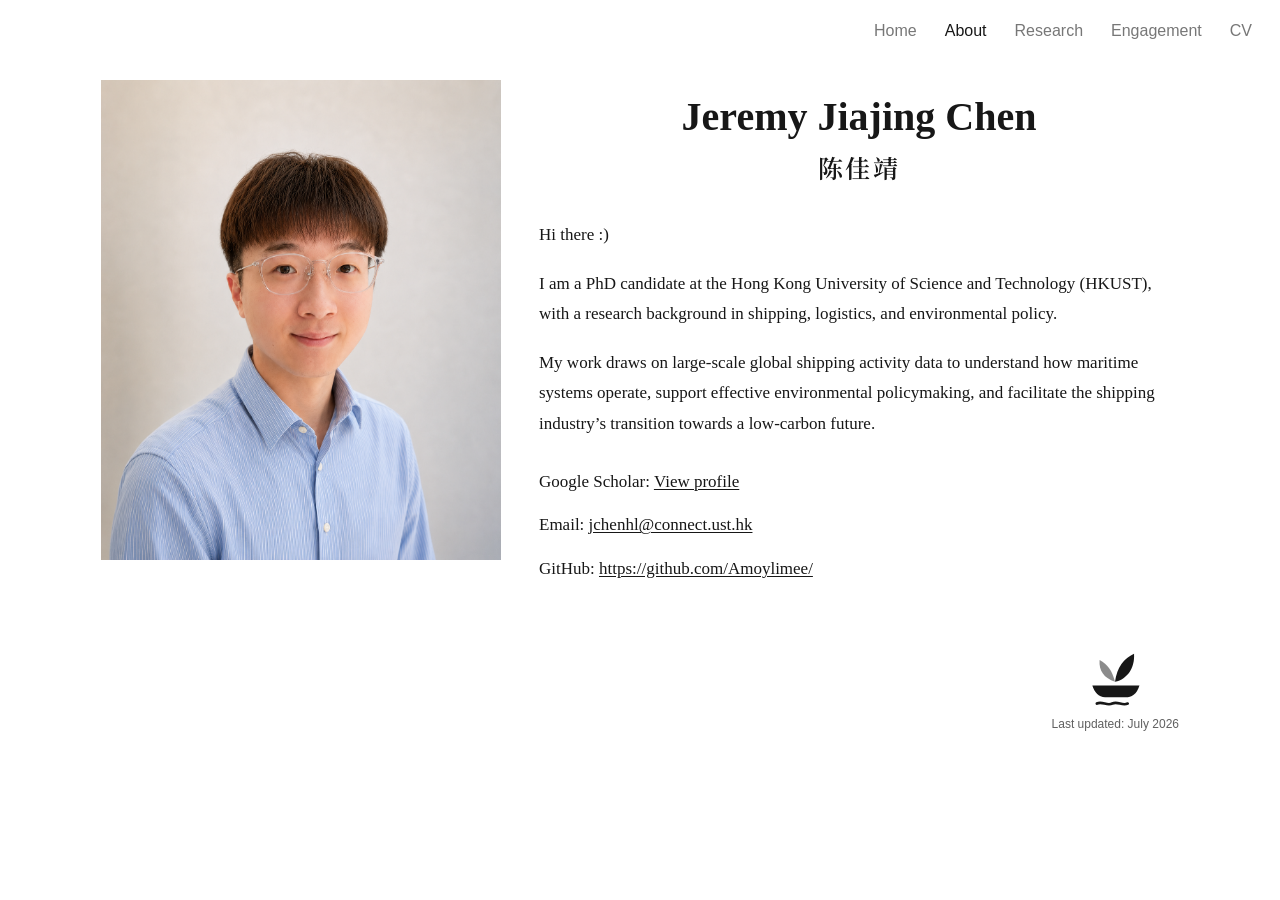
==== about.html @ 39ac1a9f "Split home into cinematic cover page and About page Homepage is now a full-bleed cover photo below t" ====
<!doctype html>
<html lang="en">
  <head>
    <meta charset="utf-8" />
    <meta name="viewport" content="width=device-width, initial-scale=1" />
    <meta
      name="description"
      content="Jeremy Jiajing Chen is a PhD candidate at HKUST working on maritime decarbonisation, shipping analytics, and environmental and transport policy."
    />
    <title>About | Jeremy Jiajing Chen</title>
    <link rel="icon" href="assets/favicon.svg?v=3" type="image/svg+xml" />
    <link rel="preconnect" href="https://fonts.googleapis.com" />
    <link rel="preconnect" href="https://fonts.gstatic.com" crossorigin />
    <link
      href="https://fonts.googleapis.com/css2?family=Noto+Serif+SC:wght@600&amp;display=swap&amp;text=%E9%99%88%E4%BD%B3%E9%9D%96"
      rel="stylesheet"
    />
    <link rel="stylesheet" href="assets/styles.css?v=27" />
    <script src="assets/navigation.js?v=2" defer></script>
  </head>
  <body class="home-page">
    <a class="skip-link" href="#main">Skip to content</a>

    <header class="site-header">
      <div class="nav-shell">
        <nav class="site-nav" aria-label="Primary navigation">
          <a href="index.html">Home</a>
          <a class="active" href="about.html" aria-current="page">About</a>
          <a href="research.html">Research</a>
          <a href="impacts.html">Engagement</a>
          <a href="assets/Jiajing_Chen_CV.pdf">CV</a>
        </nav>
      </div>
    </header>

    <main id="main" class="home-main">
      <div class="home-grid">
        <img
          class="portrait-photo"
          src="assets/my-headshot.png"
          alt="Portrait of Jeremy Jiajing Chen"
        />

        <section class="home-copy" aria-labelledby="home-title">
          <h1 id="home-title">Jeremy Jiajing Chen</h1>
          <p class="chinese-name" lang="zh-Hans">陈佳靖</p>

          <p>Hi there :)</p>

          <p>
            I am a PhD candidate at the Hong Kong University of Science and
            Technology (HKUST), with a research background in shipping,
            logistics, and environmental policy.
          </p>

          <p>
            My work draws on large-scale global shipping activity data to
            understand how maritime systems operate, support effective
            environmental policymaking, and facilitate the shipping industry’s
            transition towards a low-carbon future.
          </p>

          <div class="profile-links" aria-label="Academic profile links">
            <p>
              Google Scholar:
              <a
                href="https://scholar.google.com/citations?user=E-e0sd4AAAAJ&amp;hl=en"
                target="_blank"
                rel="noreferrer"
                >View profile</a
              >
            </p>
            <p>
              Email:
              <a href="mailto:jchenhl@connect.ust.hk"
                >jchenhl@connect.ust.hk</a
              >
            </p>
            <p>
              GitHub:
              <a
                href="https://github.com/Amoylimee"
                target="_blank"
                rel="noreferrer"
                >https://github.com/Amoylimee/</a
              >
            </p>
          </div>
        </section>
      </div>

      <footer class="home-update">
        <img
          src="assets/logo-cargo-black.svg"
          alt="Maritime decarbonisation mark"
        />
        <p>Last updated: July 2026</p>
      </footer>
    </main>
  </body>
</html>
---- assets/styles.css ----
:root {
  --text: #171717;
  --muted: #606060;
  --line: #8a8a8a;
  --placeholder: #e9e9e9;
  --placeholder-dark: #b8b8b8;
  --page-width: 1140px;
}

* {
  box-sizing: border-box;
}

html {
  scroll-behavior: smooth;
}

body {
  margin: 0;
  color: var(--text);
  background: #fff;
  font-family: Georgia, "Times New Roman", serif;
  font-size: 17px;
  line-height: 1.8;
  -webkit-font-smoothing: antialiased;
}

a {
  color: inherit;
  text-underline-offset: 2px;
}

.skip-link {
  position: fixed;
  top: 10px;
  left: 10px;
  z-index: 100;
  padding: 7px 12px;
  color: #fff;
  background: #111;
  transform: translateY(-150%);
}

.skip-link:focus {
  transform: translateY(0);
}

.site-header {
  height: 62px;
  background: #fff;
}

.nav-shell {
  position: fixed;
  top: 0;
  left: 0;
  z-index: 50;
  display: flex;
  width: 100%;
  height: 62px;
  padding: 0 28px;
  align-items: center;
  justify-content: flex-end;
  transition:
    background-color 160ms ease,
    box-shadow 160ms ease;
}

.site-header .nav-shell,
.nav-shell.is-scrolled {
  background: rgba(255, 255, 255, 0.96);
}

.nav-shell.is-scrolled {
  box-shadow: 0 1px 8px rgba(0, 0, 0, 0.08);
  backdrop-filter: blur(8px);
}

.site-nav {
  display: flex;
  align-items: center;
  gap: 28px;
  font-family: Arial, Helvetica, sans-serif;
  font-size: 16px;
}

.site-nav a {
  color: #777;
  text-decoration: none;
}

.site-nav .nav-placeholder {
  color: #aaa;
  cursor: default;
}

.site-nav a:hover,
.site-nav a.active {
  color: #171717;
}

.home-main {
  padding: 18px 30px 100px;
}

.home-grid {
  display: grid;
  grid-template-columns: minmax(320px, 400px) minmax(440px, 640px);
  gap: 38px;
  align-items: start;
  width: min(100%, 1078px);
  margin: 0 auto;
}

.portrait-photo {
  display: block;
  width: 100%;
  height: auto;
}

.home-copy {
  padding: 13px 0 0;
}

.home-copy h1 {
  margin: 0 0 4px;
  font-size: clamp(32px, 3.4vw, 40px);
  font-weight: 700;
  line-height: 1.2;
  text-align: center;
}

.chinese-name {
  margin: 0 0 30px !important;
  font-family: "Noto Serif SC", "Songti SC", serif;
  font-size: 25px;
  font-weight: 600;
  letter-spacing: 0.1em;
  text-align: center;
}

.home-copy p {
  margin: 0 0 18px;
}

.profile-links {
  margin-top: 27px;
}

.profile-links p {
  margin-bottom: 13px;
}

.home-update {
  display: grid;
  justify-content: end;
  width: min(100%, 1078px);
  margin: 54px auto 0;
  font-family: Arial, Helvetica, sans-serif;
  text-align: center;
}

.home-update img {
  display: block;
  width: 58px;
  height: 58px;
  margin: 0 auto;
}

.home-update p {
  margin: 7px 0 0;
  color: var(--muted);
  font-size: 12px;
  line-height: 1.4;
}

.research-banner {
  min-height: 338px;
  background: url("ocean-header-wide.jpg") center / cover no-repeat;
}

.cover-main {
  display: block;
}

.cover-photo {
  display: block;
  width: 100%;
  height: calc(100vh - 62px);
  object-fit: cover;
  object-position: center 62%;
}

.research-banner .nav-shell {
  width: 100%;
}

.site-nav-dark a {
  color: rgba(255, 255, 255, 0.88);
  text-shadow: 0 1px 2px rgba(0, 0, 0, 0.35);
}

.site-nav-dark a:hover,
.site-nav-dark a.active {
  color: #fff;
}

.research-banner .nav-shell.is-scrolled .site-nav-dark a {
  color: #777;
  text-shadow: none;
}

.research-banner .nav-shell.is-scrolled .site-nav-dark a:hover,
.research-banner .nav-shell.is-scrolled .site-nav-dark a.active {
  color: #171717;
}

.site-nav-dark .nav-placeholder {
  color: rgba(255, 255, 255, 0.4);
}

.research-banner .nav-shell.is-scrolled .nav-placeholder {
  color: #aaa;
}

.research-main {
  width: min(calc(100% - 44px), var(--page-width));
  margin: 0 auto;
  padding: 29px 0 120px;
}

.research-group {
  margin-bottom: 72px;
}

.research-group h1,
.research-group h2 {
  margin: 0 0 54px;
  font-size: 31px;
  font-weight: 400;
  line-height: 1.25;
}

.research-group h2 {
  margin-top: 82px;
}

.paper-entry {
  border-bottom: 1px solid var(--line);
}

.paper-entry summary {
  display: grid;
  grid-template-columns: minmax(0, 1fr) 34px;
  gap: 24px;
  align-items: center;
  padding: 37px 7px 18px;
  cursor: pointer;
  list-style: none;
}

.paper-entry summary::-webkit-details-marker {
  display: none;
}

.paper-summary {
  display: block;
}

.paper-title,
.paper-authors,
.paper-status {
  display: block;
}

.paper-title {
  margin-bottom: 6px;
  font-size: 19px;
  font-weight: 700;
  line-height: 1.45;
  text-decoration: underline;
  text-underline-offset: 2px;
}

.paper-authors,
.paper-status {
  margin-top: 4px;
}

.paper-status {
  font-style: italic;
}

.chevron {
  width: 10px;
  height: 10px;
  justify-self: center;
  border-right: 2px solid #777;
  border-bottom: 2px solid #777;
  transform: rotate(45deg) translateY(-3px);
  transition: transform 180ms ease;
}

.paper-entry[open] .chevron {
  transform: rotate(225deg) translate(-2px, -2px);
}

.paper-details {
  max-width: 970px;
  padding: 5px 55px 25px 7px;
  color: #333;
}

.paper-details p {
  margin: 0 0 13px;
}

.paper-materials {
  font-weight: 700;
}

.simple-entry {
  padding: 0 7px 27px;
}

.simple-entry h3 {
  margin: 0 0 3px;
  font-size: 19px;
  text-decoration: underline;
  text-underline-offset: 2px;
}

.simple-entry p {
  margin: 0;
}

.paper-authors strong {
  font-weight: 700;
}

.publication-group h2 {
  margin-bottom: 7px;
}

.author-note {
  margin: 0 7px 20px;
  font-size: 15px;
}

.conference-group h2 {
  margin-bottom: 54px;
}

.work-entry,
.conference-entry {
  border-bottom: 1px solid var(--line);
  padding: 37px 7px 18px;
}

.work-entry h3,
.conference-entry h3 {
  margin: 0 0 6px;
  font-size: 19px;
  line-height: 1.45;
  text-decoration: underline;
  text-underline-offset: 2px;
}

.work-entry p,
.conference-entry p {
  margin: 4px 0 0;
}

.conference-status {
  font-style: italic;
}

.impacts-main {
  width: min(calc(100% - 44px), var(--page-width));
  margin: 0 auto;
  padding: 29px 0 120px;
}

.impacts-main h1 {
  margin: 0 0 14px;
  font-size: 31px;
  font-weight: 400;
  line-height: 1.25;
}

.engagement-group {
  margin-bottom: 64px;
}

.engagement-group > h1 {
  margin-bottom: 22px;
}

.service-entry {
  margin: 0 7px;
}

.public-engagement-group {
  margin-bottom: 0;
}

.impact-entry {
  display: grid;
  grid-template-columns: minmax(0, 1.45fr) minmax(280px, 0.85fr);
  gap: 42px;
  align-items: start;
  border-top: 1px solid var(--line);
  border-bottom: 1px solid var(--line);
  padding: 31px 7px 33px;
}

.impact-entry + .impact-entry {
  border-top: 0;
}

.impact-copy {
  min-width: 0;
}

.impact-type,
.impact-meta,
.impact-link {
  font-family: -apple-system, BlinkMacSystemFont, "Segoe UI", sans-serif;
}

.impact-entry h2 {
  margin: 0 0 12px;
  font-size: 23px;
  line-height: 1.4;
}

.impact-details {
  margin: 0 0 27px;
}

.impact-meta {
  margin: 0 0 3px;
  color: var(--muted);
  font-size: 15px;
}

.impact-type {
  margin: 0 0 3px;
  color: var(--text);
  font-size: 15px;
  font-weight: 500;
}

.impact-link {
  margin: 0;
  font-size: 15px;
  font-weight: 600;
}

.impact-description p {
  max-width: 760px;
  margin: 0 0 19px;
}

.impact-description p:last-child {
  margin-bottom: 0;
}

.impact-image {
  display: block;
  width: 100%;
  height: auto;
  aspect-ratio: 4 / 3;
  object-fit: cover;
}

.presentation-image {
  aspect-ratio: 3 / 2;
}

.blue-visby-image {
  aspect-ratio: 1201 / 629;
  object-fit: contain;
  background: #112e59;
}

@media (max-width: 900px) {
  .home-grid {
    grid-template-columns: minmax(260px, 360px) minmax(360px, 1fr);
    gap: 30px;
  }

  .impact-entry {
    grid-template-columns: minmax(0, 1fr) minmax(240px, 0.75fr);
    gap: 28px;
  }
}

@media (max-width: 730px) {
  .nav-shell {
    height: 56px;
    padding: 0 18px;
  }

  .site-nav {
    gap: 28px;
    font-size: 15px;
  }

  .site-header {
    height: 56px;
  }

  .home-main {
    padding: 15px 20px 70px;
  }

  .home-grid {
    grid-template-columns: 1fr;
    max-width: 560px;
  }

  .portrait-photo {
    width: min(100%, 300px);
    margin: 0 auto;
  }

  .home-copy h1 {
    margin-top: 8px;
  }

  .research-banner {
    min-height: 220px;
  }

  .cover-photo {
    height: calc(100vh - 56px);
  }

  .research-main {
    width: min(calc(100% - 30px), var(--page-width));
    padding-top: 35px;
  }

  .impacts-main {
    width: min(calc(100% - 30px), var(--page-width));
    padding-top: 35px;
  }

  .impact-entry {
    grid-template-columns: 1fr;
    gap: 28px;
  }

  .impact-image {
    grid-row: 1;
  }

  .impact-copy {
    grid-row: 2;
  }

  .engagement-group {
    margin-bottom: 52px;
  }

  .research-group h1,
  .research-group h2 {
    margin-bottom: 30px;
  }

  .paper-entry summary {
    padding-top: 27px;
  }
}

@media (prefers-reduced-motion: reduce) {
  html {
    scroll-behavior: auto;
  }

  * {
    transition-duration: 0.01ms !important;
  }
}
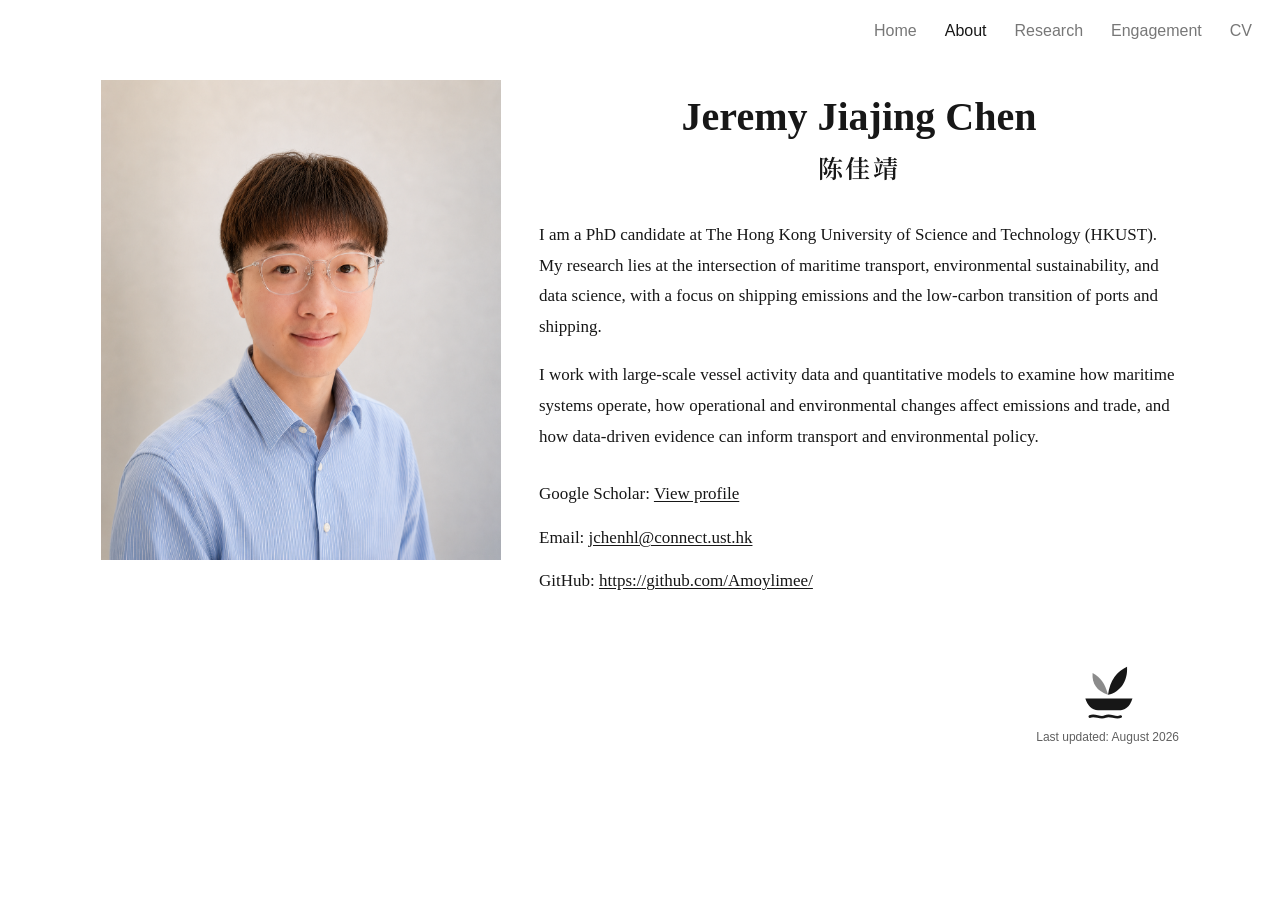
==== commit e2442fa8: "Add animated home introduction and refresh About page" ====
--- a/about.html
+++ b/about.html
@@ -45,19 +45,19 @@
           <h1 id="home-title">Jeremy Jiajing Chen</h1>
           <p class="chinese-name" lang="zh-Hans">陈佳靖</p>
 
-          <p>Hi there :)</p>
-
           <p>
-            I am a PhD candidate at the Hong Kong University of Science and
-            Technology (HKUST), with a research background in shipping,
-            logistics, and environmental policy.
+            I am a PhD candidate at The Hong Kong University of Science and
+            Technology (HKUST). My research lies at the intersection of
+            maritime transport, environmental sustainability, and data science,
+            with a focus on shipping emissions and the low-carbon transition of
+            ports and shipping.
           </p>
 
           <p>
-            My work draws on large-scale global shipping activity data to
-            understand how maritime systems operate, support effective
-            environmental policymaking, and facilitate the shipping industry’s
-            transition towards a low-carbon future.
+            I work with large-scale vessel activity data and quantitative models
+            to examine how maritime systems operate, how operational and
+            environmental changes affect emissions and trade, and how
+            data-driven evidence can inform transport and environmental policy.
           </p>
 
           <div class="profile-links" aria-label="Academic profile links">
@@ -94,7 +94,7 @@
           src="assets/logo-cargo-black.svg"
           alt="Maritime decarbonisation mark"
         />
-        <p>Last updated: July 2026</p>
+        <p>Last updated: August 2026</p>
       </footer>
     </main>
   </body>
--- a/assets/styles.css
+++ b/assets/styles.css
@@ -180,7 +180,9 @@
 }
 
 .cover-main {
+  position: relative;
   display: block;
+  overflow: hidden;
 }
 
 .cover-photo {
@@ -189,6 +191,118 @@
   height: calc(100vh - 62px);
   object-fit: cover;
   object-position: center 62%;
+}
+
+.ink-intro {
+  position: absolute;
+  inset: 0;
+  display: flex;
+  flex-direction: column;
+  align-items: flex-end;
+  justify-content: center;
+  padding: 0 clamp(36px, 6vw, 96px) 0 46vw;
+  color: #fff;
+  text-align: right;
+  pointer-events: none;
+}
+
+.ink-line {
+  max-width: 1000px;
+  margin: 0;
+  font-family: Palatino, "Palatino Linotype", "Book Antiqua", Georgia, serif;
+  font-style: italic;
+  font-weight: 700;
+  line-height: 1.35;
+  letter-spacing: 0.012em;
+  text-shadow:
+    0 1px 2px rgba(7, 18, 34, 0.75),
+    0 0 8px rgba(7, 18, 34, 0.34);
+}
+
+.ink-greeting {
+  font-size: clamp(25px, 2.35vw, 36px);
+}
+
+.ink-welcome {
+  margin-top: 8px;
+  font-size: clamp(31px, 3.2vw, 47px);
+}
+
+.ink-role {
+  max-width: 920px;
+  margin-top: 14px;
+  font-size: clamp(17px, 1.65vw, 25px);
+}
+
+.ink-char {
+  display: inline-block;
+  opacity: 0;
+  filter: blur(5px);
+  transform: translateY(1px) scale(0.97);
+  animation:
+    ink-write 850ms cubic-bezier(0.22, 0.68, 0.2, 1) var(--write-delay) forwards,
+    ink-vanish 1450ms ease-in var(--fade-delay) forwards;
+}
+
+.ink-word {
+  display: inline-block;
+  white-space: nowrap;
+}
+
+.ink-space {
+  width: 0.27em;
+}
+
+.cover-location {
+  position: absolute;
+  bottom: 18px;
+  left: 24px;
+  margin: 0;
+  color: rgba(0, 0, 0, 0.95);
+  font-family: Arial, Helvetica, sans-serif;
+  font-size: 13px;
+  font-weight: 700;
+  line-height: 1.2;
+  letter-spacing: 0.025em;
+  text-shadow:
+    0 1px 2px rgba(255, 255, 255, 0.72),
+    0 0 4px rgba(255, 255, 255, 0.42);
+}
+
+@keyframes ink-write {
+  0% {
+    opacity: 0;
+    filter: blur(5px);
+    transform: translateY(1px) scale(0.97);
+  }
+
+  55% {
+    opacity: 0.62;
+    filter: blur(1.2px);
+  }
+
+  100% {
+    opacity: 1;
+    filter: blur(0);
+    transform: translateY(0) scale(1);
+  }
+}
+
+@keyframes ink-vanish {
+  0% {
+    opacity: 1;
+    filter: blur(0);
+  }
+
+  55% {
+    opacity: 0.3;
+    filter: blur(2px);
+  }
+
+  100% {
+    opacity: 0;
+    filter: blur(7px);
+  }
 }
 
 .research-banner .nav-shell {
@@ -537,6 +651,25 @@
     height: calc(100vh - 56px);
   }
 
+  .ink-intro {
+    padding: 0 18px 0 26vw;
+  }
+
+  .ink-welcome {
+    margin-top: 5px;
+  }
+
+  .ink-role {
+    max-width: 560px;
+    margin-top: 11px;
+  }
+
+  .cover-location {
+    bottom: 14px;
+    left: 16px;
+    font-size: 12px;
+  }
+
   .research-main {
     width: min(calc(100% - 30px), var(--page-width));
     padding-top: 35px;
@@ -582,4 +715,11 @@
   * {
     transition-duration: 0.01ms !important;
   }
-}
+
+  .ink-char {
+    opacity: 1;
+    filter: none;
+    transform: none;
+    animation: none;
+  }
+}
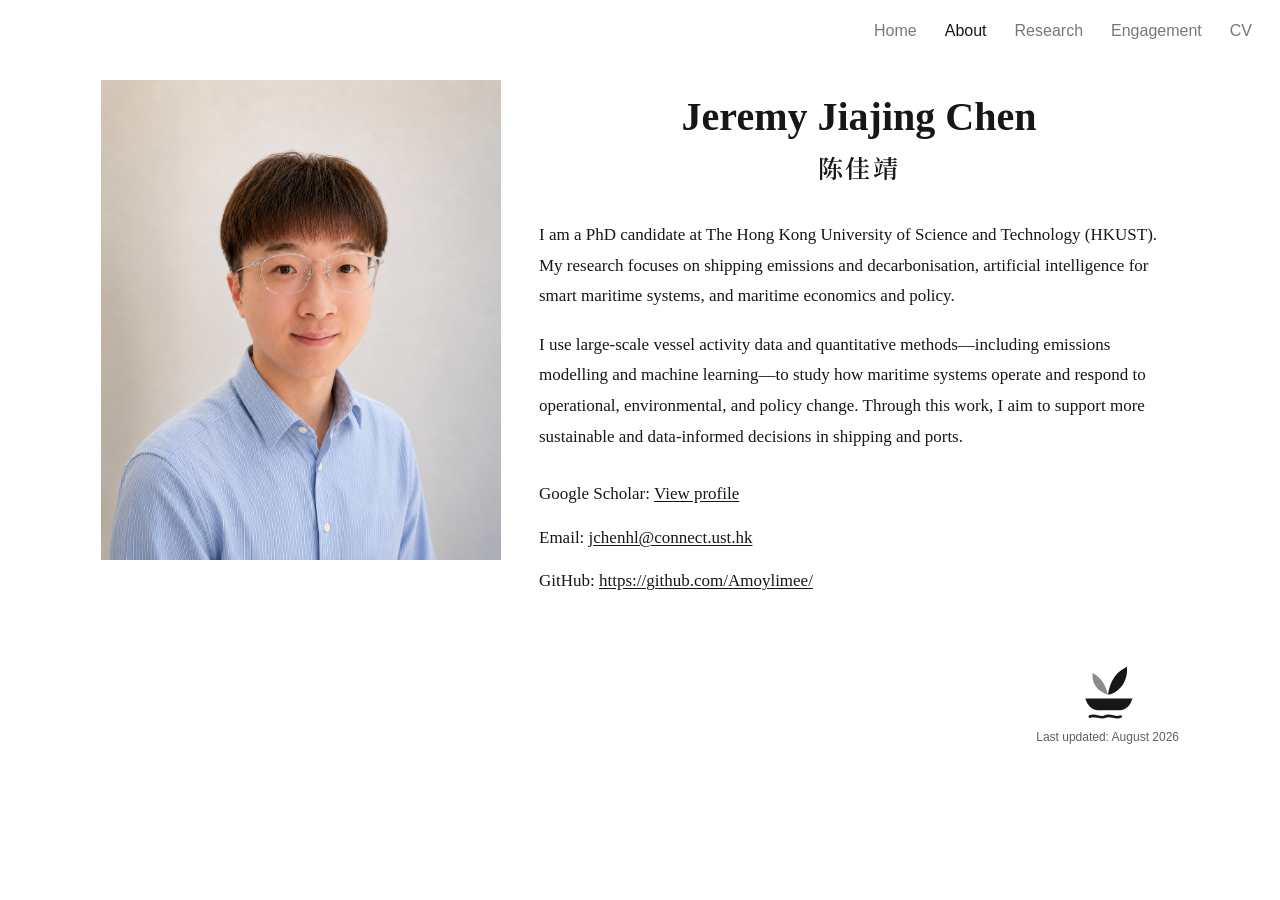
==== commit d678d3bc: "Refine research interests and About profile" ====
--- a/about.html
+++ b/about.html
@@ -5,7 +5,7 @@
     <meta name="viewport" content="width=device-width, initial-scale=1" />
     <meta
       name="description"
-      content="Jeremy Jiajing Chen is a PhD candidate at HKUST working on maritime decarbonisation, shipping analytics, and environmental and transport policy."
+      content="Jeremy Jiajing Chen is a PhD candidate at HKUST working on shipping decarbonisation, AI for smart maritime systems, and maritime economics."
     />
     <title>About | Jeremy Jiajing Chen</title>
     <link rel="icon" href="assets/favicon.svg?v=3" type="image/svg+xml" />
@@ -47,17 +47,18 @@
 
           <p>
             I am a PhD candidate at The Hong Kong University of Science and
-            Technology (HKUST). My research lies at the intersection of
-            maritime transport, environmental sustainability, and data science,
-            with a focus on shipping emissions and the low-carbon transition of
-            ports and shipping.
+            Technology (HKUST). My research focuses on shipping emissions and
+            decarbonisation, artificial intelligence for smart maritime
+            systems, and maritime economics and policy.
           </p>
 
           <p>
-            I work with large-scale vessel activity data and quantitative models
-            to examine how maritime systems operate, how operational and
-            environmental changes affect emissions and trade, and how
-            data-driven evidence can inform transport and environmental policy.
+            I use large-scale vessel activity data and quantitative
+            methods—including emissions modelling and machine learning—to study
+            how maritime systems operate and respond to operational,
+            environmental, and policy change. Through this work, I aim to
+            support more sustainable and data-informed decisions in shipping
+            and ports.
           </p>
 
           <div class="profile-links" aria-label="Academic profile links">
--- a/assets/styles.css
+++ b/assets/styles.css
@@ -228,10 +228,18 @@
   font-size: clamp(31px, 3.2vw, 47px);
 }
 
-.ink-role {
-  max-width: 920px;
-  margin-top: 14px;
-  font-size: clamp(17px, 1.65vw, 25px);
+.ink-interests {
+  margin: 18px 0 0;
+  padding: 0;
+  list-style: none;
+}
+
+.ink-interest {
+  font-size: clamp(15px, 1.35vw, 21px);
+}
+
+.ink-interest + .ink-interest {
+  margin-top: 2px;
 }
 
 .ink-char {
@@ -652,16 +660,15 @@
   }
 
   .ink-intro {
-    padding: 0 18px 0 26vw;
+    padding: 0 18px 0 12vw;
   }
 
   .ink-welcome {
     margin-top: 5px;
   }
 
-  .ink-role {
-    max-width: 560px;
-    margin-top: 11px;
+  .ink-interests {
+    margin-top: 14px;
   }
 
   .cover-location {
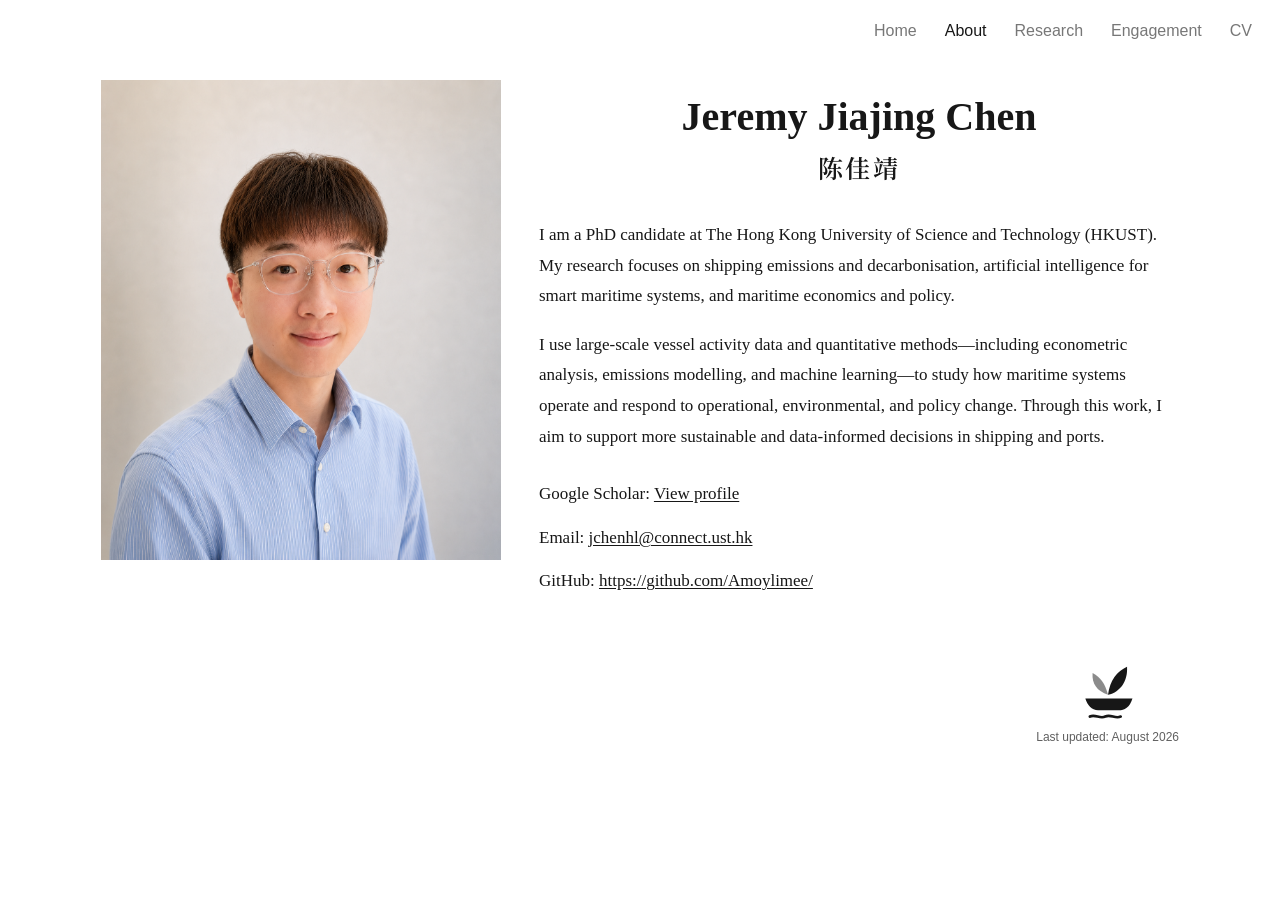
==== commit 1adef94d: "Add econometric analysis to research methods" ====
--- a/about.html
+++ b/about.html
@@ -54,9 +54,10 @@
 
           <p>
             I use large-scale vessel activity data and quantitative
-            methods—including emissions modelling and machine learning—to study
-            how maritime systems operate and respond to operational,
-            environmental, and policy change. Through this work, I aim to
+            methods—including econometric analysis, emissions modelling, and
+            machine learning—to study how maritime systems operate and respond
+            to operational, environmental, and policy change. Through this
+            work, I aim to
             support more sustainable and data-informed decisions in shipping
             and ports.
           </p>
--- a/assets/styles.css
+++ b/assets/styles.css
@@ -200,7 +200,7 @@
   flex-direction: column;
   align-items: flex-end;
   justify-content: center;
-  padding: 0 clamp(36px, 6vw, 96px) 0 46vw;
+  padding: 0 clamp(22px, 3vw, 48px) 0 46vw;
   color: #fff;
   text-align: right;
   pointer-events: none;
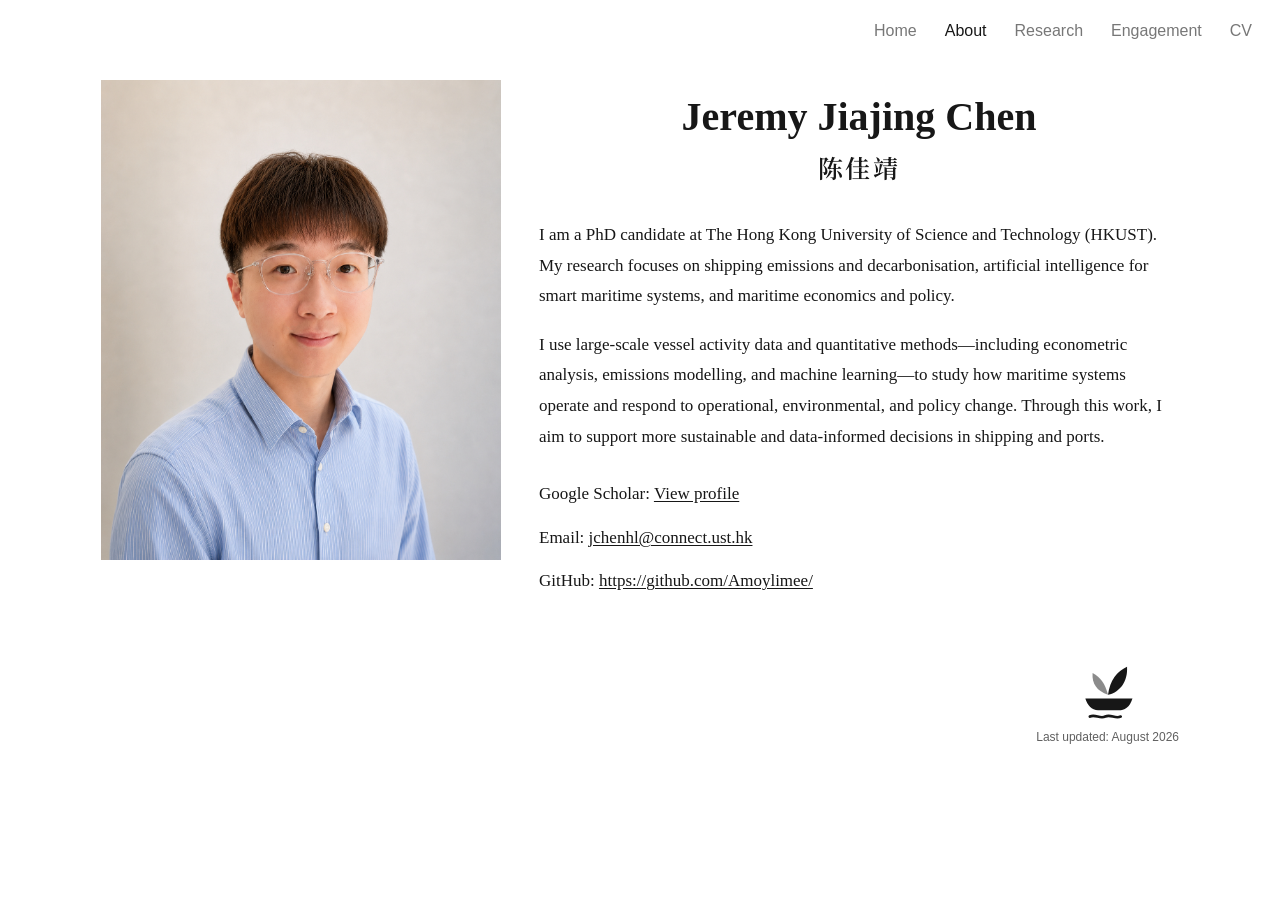
==== commit 77dec304: "Update profile headshot" ====
--- a/about.html
+++ b/about.html
@@ -37,7 +37,7 @@
       <div class="home-grid">
         <img
           class="portrait-photo"
-          src="assets/my-headshot.png"
+          src="assets/my-headshot-2.JPG"
           alt="Portrait of Jeremy Jiajing Chen"
         />
 
